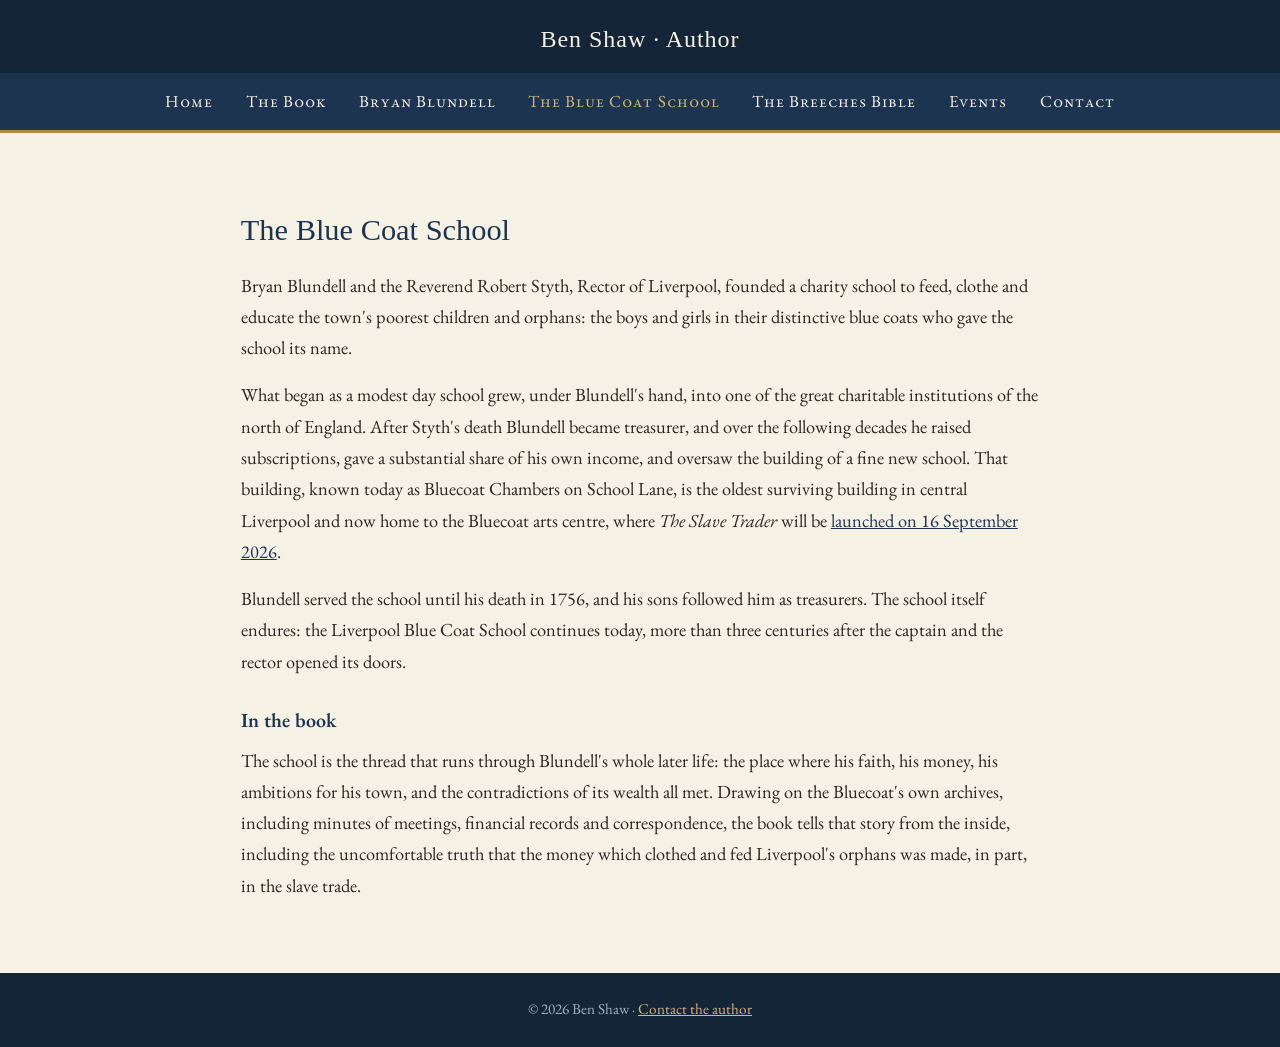
==== blue-coat.html @ 3a25e57f "Add files via upload" ====
<!DOCTYPE html>
<html lang="en">
<head>
<meta charset="UTF-8">
<meta name="viewport" content="width=device-width, initial-scale=1.0">
<title>The Blue Coat School | Ben Shaw, Author</title>
<link rel="stylesheet" href="style.css">
</head>
<body>
<header>
  <div class="site-title"><a href="index.html">Ben Shaw · Author</a></div>
</header>
<nav>
  <a href="index.html">Home</a>
  <a href="the-slave-trader.html">The Book</a>
  <a href="bryan-blundell.html">Bryan Blundell</a>
  <a href="blue-coat.html" class="current">The Blue Coat School</a>
  <a href="breeches-bible.html">The Breeches Bible</a>
  <a href="events.html">Events</a>
  <a href="contact.html">Contact</a>
</nav>

<main>
  <h2>The Blue Coat School</h2>
  <p>Bryan Blundell and the Reverend Robert Styth, Rector of Liverpool, founded a charity school to feed, clothe and educate the town's poorest children and orphans: the boys and girls in their distinctive blue coats who gave the school its name.</p>

  <p>What began as a modest day school grew, under Blundell's hand, into one of the great charitable institutions of the north of England. After Styth's death Blundell became treasurer, and over the following decades he raised subscriptions, gave a substantial share of his own income, and oversaw the building of a fine new school. That building, known today as Bluecoat Chambers on School Lane, is the oldest surviving building in central Liverpool and now home to the Bluecoat arts centre, where <em>The Slave Trader</em> will be <a href="events.html">launched on 16 September 2026</a>.</p>

  <p>Blundell served the school until his death in 1756, and his sons followed him as treasurers. The school itself endures: the Liverpool Blue Coat School continues today, more than three centuries after the captain and the rector opened its doors.</p>

  <h3>In the book</h3>
  <p>The school is the thread that runs through Blundell's whole later life: the place where his faith, his money, his ambitions for his town, and the contradictions of its wealth all met. Drawing on the Bluecoat's own archives, including minutes of meetings, financial records and correspondence, the book tells that story from the inside, including the uncomfortable truth that the money which clothed and fed Liverpool's orphans was made, in part, in the slave trade.</p>
</main>

<footer>
  <p>© 2026 Ben Shaw · <a href="contact.html">Contact the author</a></p>
</footer>
</body>
</html>
---- style.css ----
/* Mr Bulkeley and the Privateer — site styles */
@import url('https://fonts.googleapis.com/css2?family=EB+Garamond:ital,wght@0,400;0,500;0,600;1,400&family=IM+Fell+English:ital@0;1&display=swap');

:root {
  --ink: #2b2620;
  --parchment: #f6f1e5;
  --parchment-dark: #ece3d0;
  --navy: #1d3450;
  --navy-deep: #142538;
  --gold: #b08d3e;
  --gold-light: #d4b878;
  --rule: #c9bda3;
}

* { margin: 0; padding: 0; box-sizing: border-box; }

body {
  font-family: 'EB Garamond', Georgia, serif;
  background: var(--parchment);
  color: var(--ink);
  font-size: 1.15rem;
  line-height: 1.7;
}

/* Header & navigation */
header {
  background: var(--navy-deep);
  color: var(--parchment);
  text-align: center;
  padding: 1.2rem 1rem 0.8rem;
}
header .site-title {
  font-family: 'IM Fell English', serif;
  font-size: 1.5rem;
  letter-spacing: 0.04em;
}
header .site-title a { color: var(--parchment); text-decoration: none; }
nav {
  background: var(--navy);
  text-align: center;
  padding: 0.5rem 0;
  border-bottom: 3px solid var(--gold);
}
nav a {
  color: var(--parchment);
  text-decoration: none;
  padding: 0.4rem 0.9rem;
  display: inline-block;
  font-variant: small-caps;
  letter-spacing: 0.06em;
  font-size: 1.05rem;
}
nav a:hover, nav a.current { color: var(--gold-light); }

/* Hero (home page) */
.hero {
  background: linear-gradient(rgba(20,37,56,0.85), rgba(20,37,56,0.92)),
    var(--navy-deep);
  color: var(--parchment);
  text-align: center;
  padding: 4.5rem 1.5rem;
}
.hero h1 {
  font-family: 'IM Fell English', serif;
  font-size: clamp(2.2rem, 6vw, 3.6rem);
  font-weight: 400;
  line-height: 1.15;
  margin-bottom: 0.6rem;
}
.hero .subtitle {
  font-style: italic;
  font-size: 1.35rem;
  color: var(--gold-light);
  max-width: 40em;
  margin: 0 auto 1.5rem;
}
.hero .coming-soon {
  display: inline-block;
  border: 1px solid var(--gold);
  color: var(--gold-light);
  padding: 0.35rem 1.4rem;
  font-variant: small-caps;
  letter-spacing: 0.12em;
  margin-top: 1rem;
}

/* Main content */
main {
  max-width: 46em;
  margin: 0 auto;
  padding: 2.5rem 1.5rem 3.5rem;
}
h2 {
  font-family: 'IM Fell English', serif;
  font-weight: 400;
  font-size: 1.9rem;
  color: var(--navy);
  margin: 2rem 0 0.8rem;
}
h3 {
  font-weight: 600;
  font-size: 1.25rem;
  color: var(--navy);
  margin: 1.6rem 0 0.5rem;
}
main p { margin-bottom: 1rem; }
main a { color: var(--navy); }

blockquote {
  border-left: 3px solid var(--gold);
  background: var(--parchment-dark);
  padding: 1rem 1.4rem;
  margin: 1.5rem 0;
  font-style: italic;
}
blockquote cite { display: block; font-style: normal; font-size: 0.95rem; margin-top: 0.5rem; color: #6b5f49; }

hr.flourish {
  border: none;
  text-align: center;
  margin: 2.5rem auto;
}
hr.flourish::after {
  content: "⚓ ✦ ⚓";
  color: var(--gold);
  letter-spacing: 1em;
  font-size: 0.9rem;
}

/* Character cards */
.cast-entry {
  background: var(--parchment-dark);
  border: 1px solid var(--rule);
  border-radius: 4px;
  padding: 1rem 1.3rem;
  margin-bottom: 1rem;
}
.cast-entry .name { font-weight: 600; color: var(--navy); font-size: 1.2rem; }
.cast-entry .role { font-style: italic; color: #6b5f49; }
.cast-entry .view { margin-top: 0.4rem; }
.cast-entry .view::before { content: "Mr Bulkeley's view: "; font-variant: small-caps; color: var(--gold); font-style: normal; }

/* Two-column feature blocks (home) */
.features {
  display: grid;
  grid-template-columns: repeat(auto-fit, minmax(240px, 1fr));
  gap: 1.2rem;
  margin: 2rem 0;
}
.feature {
  background: var(--parchment-dark);
  border-top: 3px solid var(--gold);
  padding: 1.2rem 1.3rem;
}
.feature h3 { margin-top: 0; }
.feature a { font-variant: small-caps; letter-spacing: 0.05em; }

/* Book display */
.book-block {
  display: flex;
  gap: 2rem;
  align-items: flex-start;
  flex-wrap: wrap;
  margin: 2rem 0;
}
.book-block img {
  width: 240px;
  max-width: 100%;
  border: 1px solid var(--rule);
  box-shadow: 0 4px 14px rgba(43,38,32,0.25);
}
.book-block .book-text { flex: 1; min-width: 260px; }
.buy-button {
  display: inline-block;
  background: var(--navy);
  color: var(--parchment);
  text-decoration: none;
  padding: 0.6rem 1.6rem;
  font-variant: small-caps;
  letter-spacing: 0.08em;
  font-size: 1.1rem;
  border: 1px solid var(--gold);
  margin-top: 0.8rem;
}
.buy-button:hover { background: var(--navy-deep); color: var(--gold-light); }
.book-details {
  font-size: 1rem;
  color: #6b5f49;
  margin-top: 1rem;
}

/* Events */
.event {
  background: var(--parchment-dark);
  border-left: 3px solid var(--gold);
  padding: 1.1rem 1.4rem;
  margin-bottom: 1.2rem;
}
.event .event-date {
  font-variant: small-caps;
  letter-spacing: 0.06em;
  color: var(--gold);
  font-weight: 600;
}
.event .event-venue { font-weight: 600; color: var(--navy); font-size: 1.2rem; }
.event p { margin: 0.4rem 0 0; }

/* Footer */
footer {
  background: var(--navy-deep);
  color: #9fb0c4;
  text-align: center;
  padding: 1.5rem 1rem;
  font-size: 0.95rem;
}
footer a { color: var(--gold-light); }
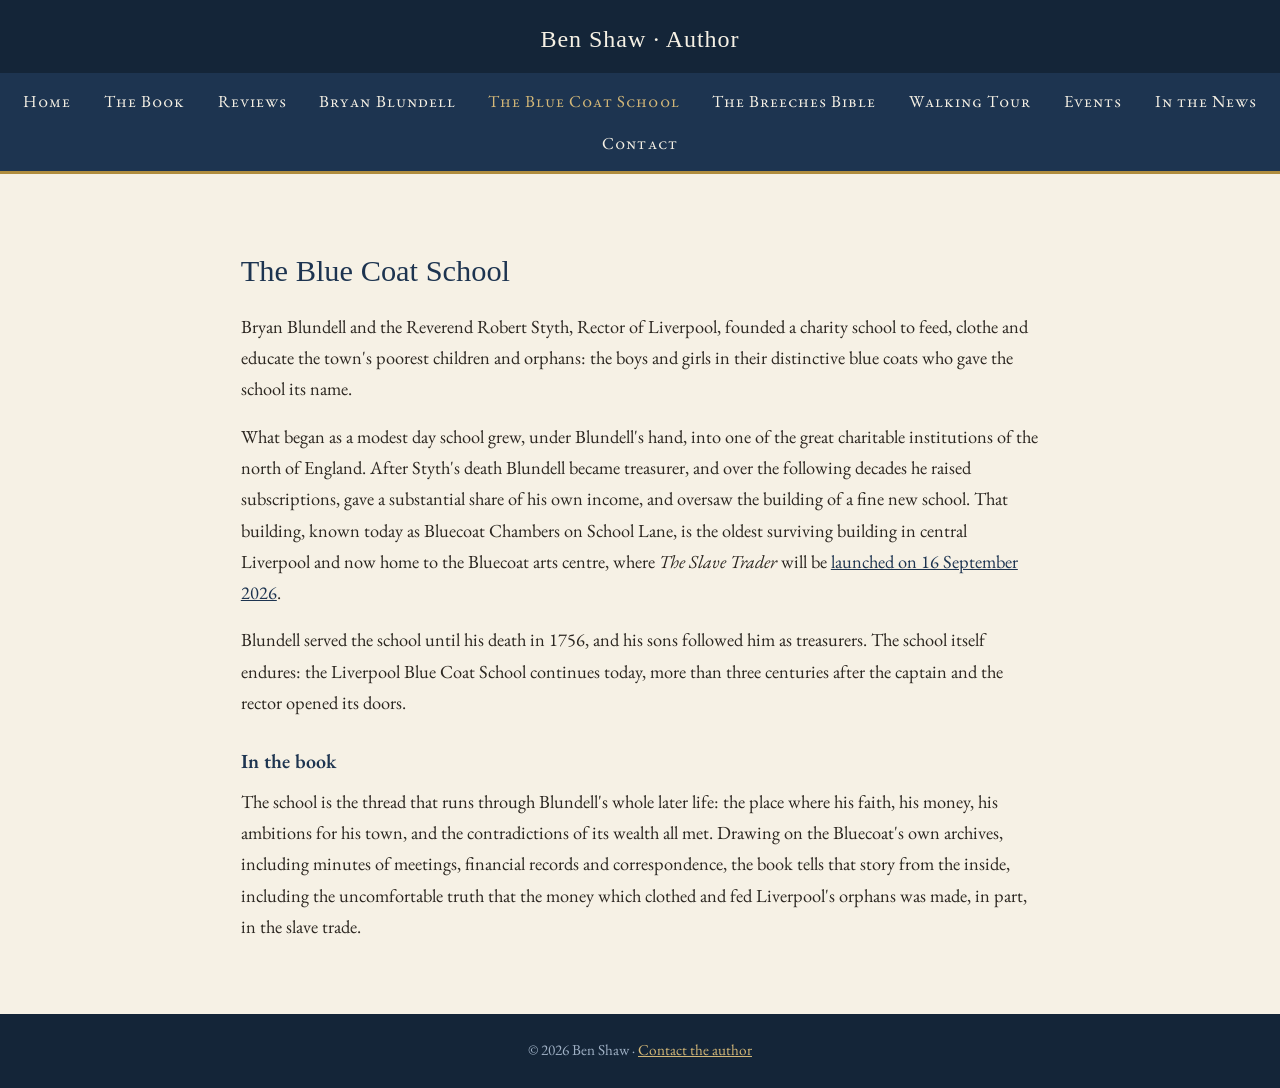
==== commit cf0fc0cf: "Add navigation links for reviews and walking tour" ====
--- a/blue-coat.html
+++ b/blue-coat.html
@@ -13,10 +13,13 @@
 <nav>
   <a href="index.html">Home</a>
   <a href="the-slave-trader.html">The Book</a>
+  <a href="reviews.html">Reviews</a>
   <a href="bryan-blundell.html">Bryan Blundell</a>
   <a href="blue-coat.html" class="current">The Blue Coat School</a>
   <a href="breeches-bible.html">The Breeches Bible</a>
+  <a href="walking-tour.html">Walking Tour</a>
   <a href="events.html">Events</a>
+  <a href="in-the-news.html">In the News</a>
   <a href="contact.html">Contact</a>
 </nav>
 
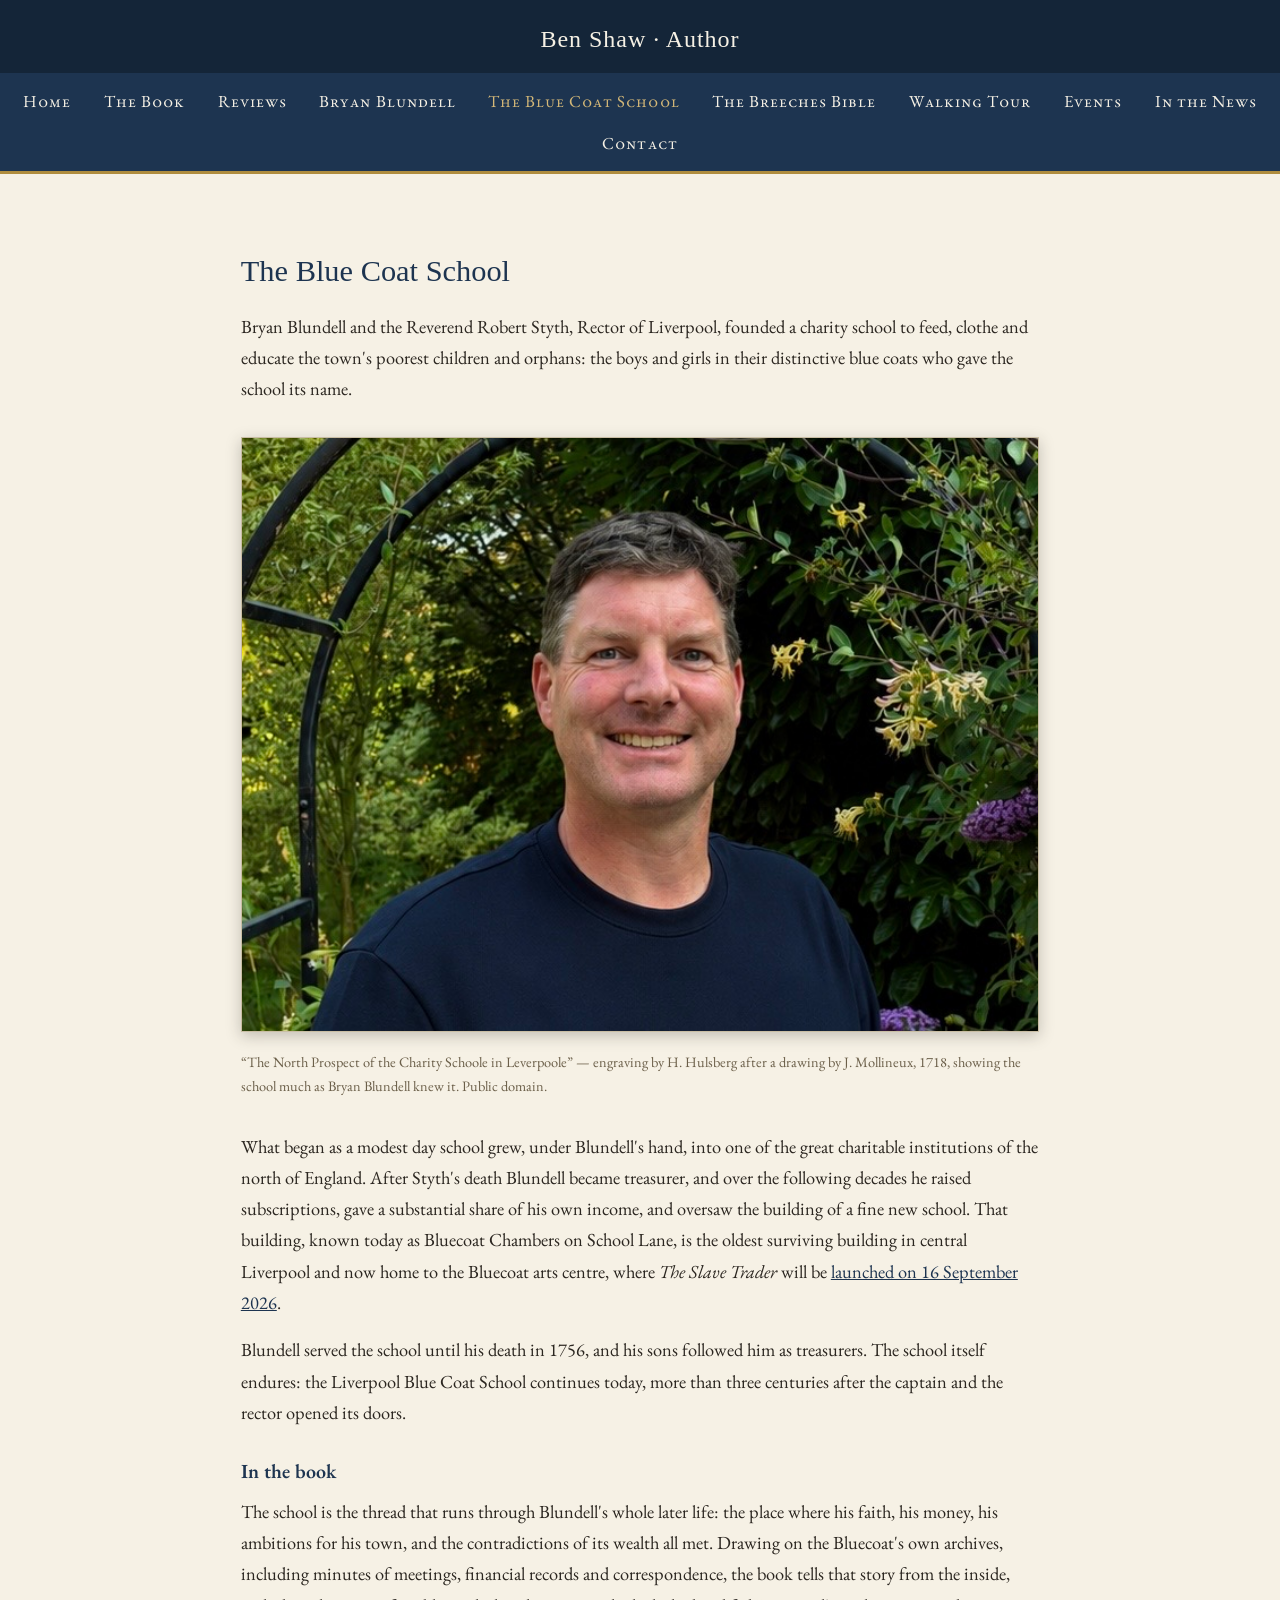
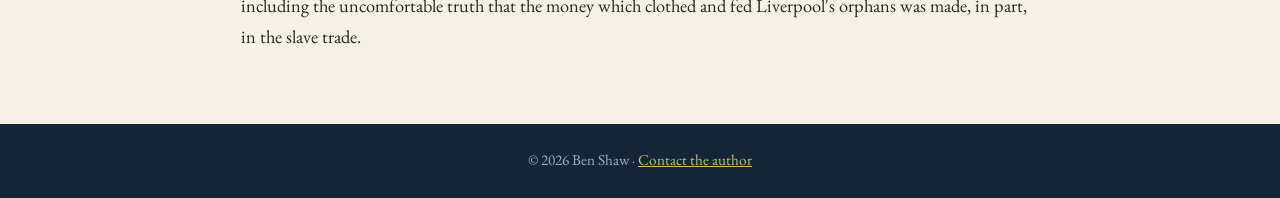
==== commit 2776ee60: "Insert image of Blue Coat School's historical engraving Added an image and caption related to the Bl" ====
--- a/blue-coat.html
+++ b/blue-coat.html
@@ -27,6 +27,13 @@
   <h2>The Blue Coat School</h2>
   <p>Bryan Blundell and the Reverend Robert Styth, Rector of Liverpool, founded a charity school to feed, clothe and educate the town's poorest children and orphans: the boys and girls in their distinctive blue coats who gave the school its name.</p>
 
+  <div class="image-row">
+    <figure>
+      <img src="images/blue-coat-hospital-1718.png" alt="The North Prospect of the Charity Schoole in Leverpoole, an engraving of 1718">
+      <figcaption>&ldquo;The North Prospect of the Charity Schoole in Leverpoole&rdquo; — engraving by H. Hulsberg after a drawing by J. Mollineux, 1718, showing the school much as Bryan Blundell knew it. Public domain.</figcaption>
+    </figure>
+  </div>
+
   <p>What began as a modest day school grew, under Blundell's hand, into one of the great charitable institutions of the north of England. After Styth's death Blundell became treasurer, and over the following decades he raised subscriptions, gave a substantial share of his own income, and oversaw the building of a fine new school. That building, known today as Bluecoat Chambers on School Lane, is the oldest surviving building in central Liverpool and now home to the Bluecoat arts centre, where <em>The Slave Trader</em> will be <a href="events.html">launched on 16 September 2026</a>.</p>
 
   <p>Blundell served the school until his death in 1756, and his sons followed him as treasurers. The school itself endures: the Liverpool Blue Coat School continues today, more than three centuries after the captain and the rector opened its doors.</p>
--- a/style.css
+++ b/style.css
@@ -214,3 +214,59 @@
   font-size: 0.95rem;
 }
 footer a { color: var(--gold-light); }
+
+/* Image rows (figures with captions) */
+.image-row {
+  display: flex;
+  flex-wrap: wrap;
+  gap: 1.5rem;
+  margin: 2rem 0;
+}
+.image-row figure {
+  flex: 1 1 240px;
+  margin: 0;
+}
+.image-row img {
+  width: 100%;
+  height: auto;
+  border: 1px solid var(--rule);
+  box-shadow: 0 4px 14px rgba(43,38,32,0.25);
+}
+.image-row figcaption {
+  font-size: 0.9rem;
+  color: #6b5f49;
+  margin-top: 0.5rem;
+}
+
+/* Single portrait figure with credit */
+.portrait {
+  float: right;
+  max-width: 300px;
+  margin: 0.5rem 0 1.5rem 2rem;
+}
+.portrait img {
+  width: 100%;
+  height: auto;
+  border: 1px solid var(--rule);
+  box-shadow: 0 4px 14px rgba(43,38,32,0.25);
+}
+.portrait figcaption {
+  font-size: 0.9rem;
+  color: #6b5f49;
+  margin-top: 0.5rem;
+}
+@media (max-width: 700px) {
+  .portrait {
+    float: none;
+    max-width: 100%;
+    margin: 1.5rem 0;
+  }
+}
+
+/* Download button rows */
+.downloads {
+  display: flex;
+  flex-wrap: wrap;
+  gap: 1rem;
+  margin-top: 1rem;
+}
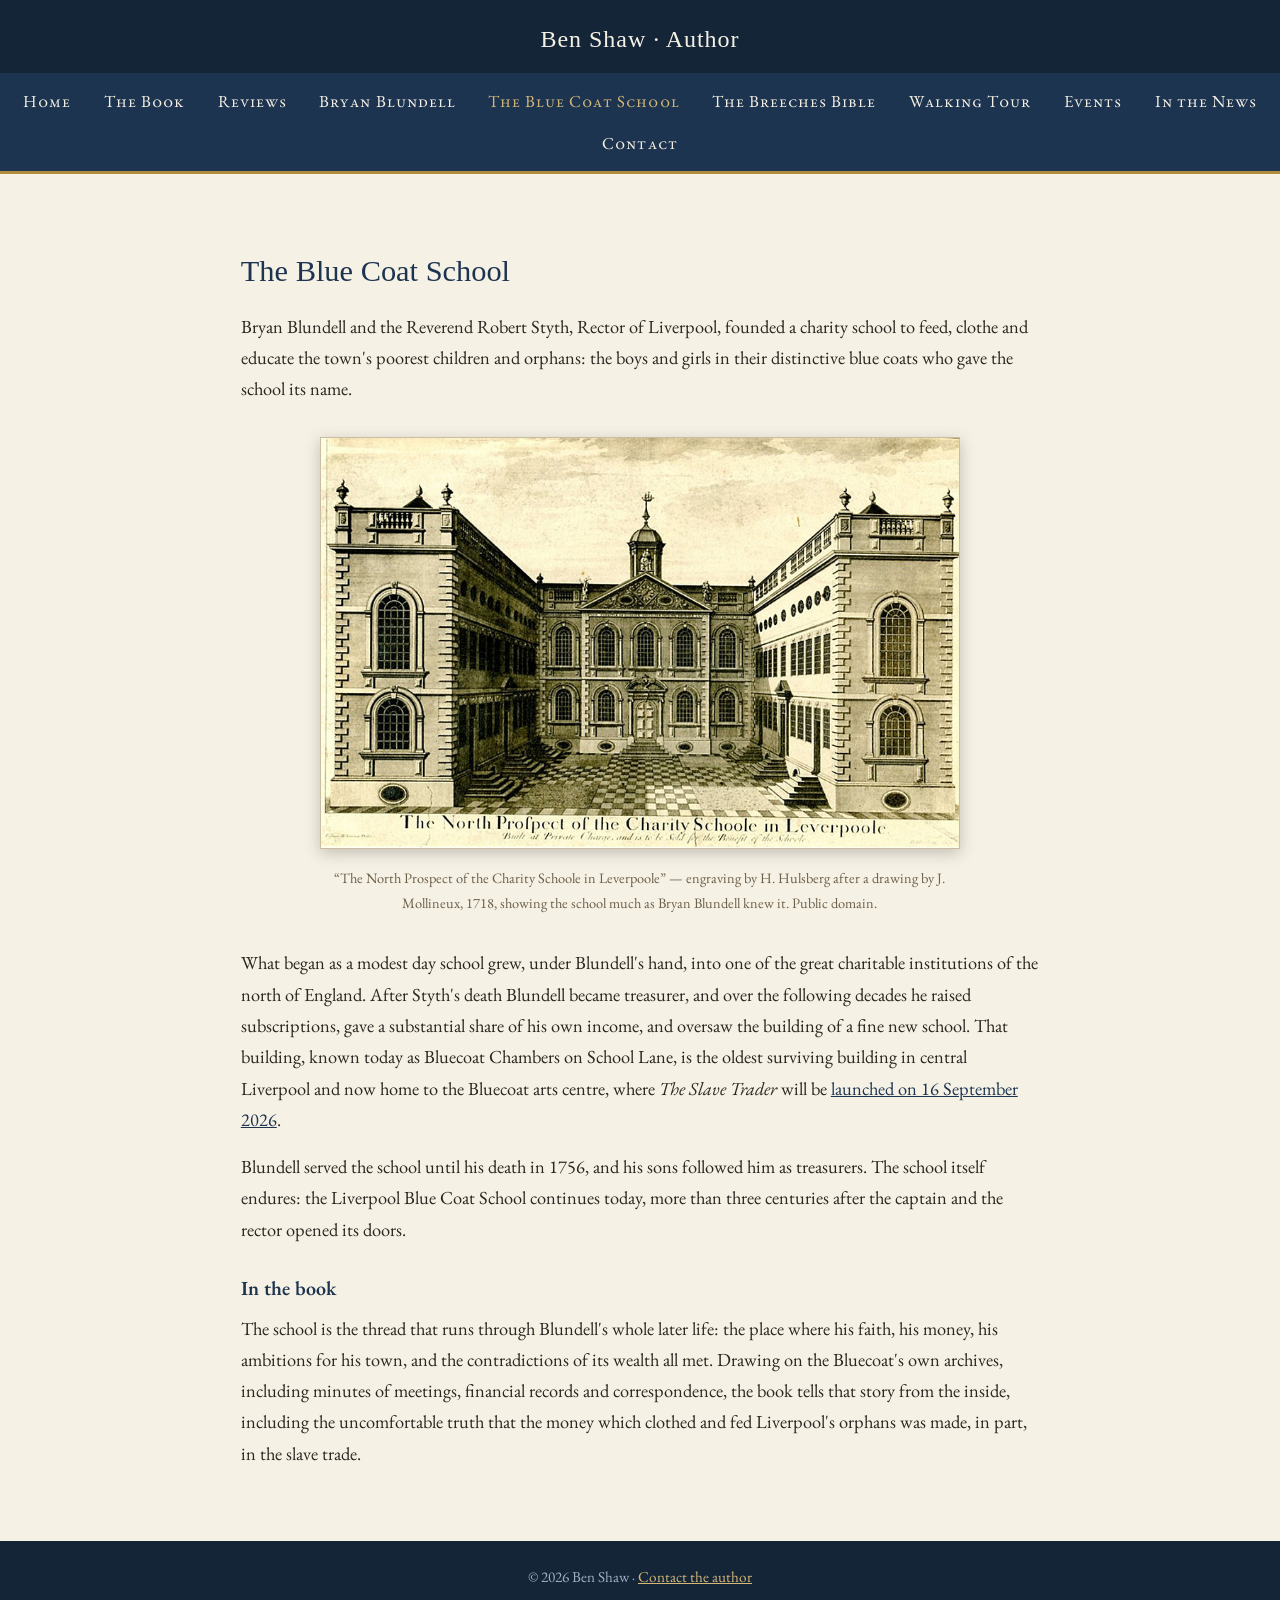
==== commit b35ff939: "Refactor image display for Blue Coat School Updated the image section to use a single figure element" ====
--- a/blue-coat.html
+++ b/blue-coat.html
@@ -27,12 +27,10 @@
   <h2>The Blue Coat School</h2>
   <p>Bryan Blundell and the Reverend Robert Styth, Rector of Liverpool, founded a charity school to feed, clothe and educate the town's poorest children and orphans: the boys and girls in their distinctive blue coats who gave the school its name.</p>
 
-  <div class="image-row">
-    <figure>
-      <img src="images/blue-coat-hospital-1718.png" alt="The North Prospect of the Charity Schoole in Leverpoole, an engraving of 1718">
-      <figcaption>&ldquo;The North Prospect of the Charity Schoole in Leverpoole&rdquo; — engraving by H. Hulsberg after a drawing by J. Mollineux, 1718, showing the school much as Bryan Blundell knew it. Public domain.</figcaption>
-    </figure>
-  </div>
+  <figure class="plate">
+    <img src="images/blue-coat-hospital-1718.png" alt="The North Prospect of the Charity Schoole in Leverpoole, an engraving of 1718">
+    <figcaption>&ldquo;The North Prospect of the Charity Schoole in Leverpoole&rdquo; — engraving by H. Hulsberg after a drawing by J. Mollineux, 1718, showing the school much as Bryan Blundell knew it. Public domain.</figcaption>
+  </figure>
 
   <p>What began as a modest day school grew, under Blundell's hand, into one of the great charitable institutions of the north of England. After Styth's death Blundell became treasurer, and over the following decades he raised subscriptions, gave a substantial share of his own income, and oversaw the building of a fine new school. That building, known today as Bluecoat Chambers on School Lane, is the oldest surviving building in central Liverpool and now home to the Bluecoat arts centre, where <em>The Slave Trader</em> will be <a href="events.html">launched on 16 September 2026</a>.</p>
 
--- a/style.css
+++ b/style.css
@@ -270,3 +270,21 @@
   gap: 1rem;
   margin-top: 1rem;
 }
+
+/* Single wide plate image, centred */
+.plate {
+  max-width: 640px;
+  margin: 2rem auto;
+}
+.plate img {
+  width: 100%;
+  height: auto;
+  border: 1px solid var(--rule);
+  box-shadow: 0 4px 14px rgba(43,38,32,0.25);
+}
+.plate figcaption {
+  font-size: 0.9rem;
+  color: #6b5f49;
+  margin-top: 0.5rem;
+  text-align: center;
+}
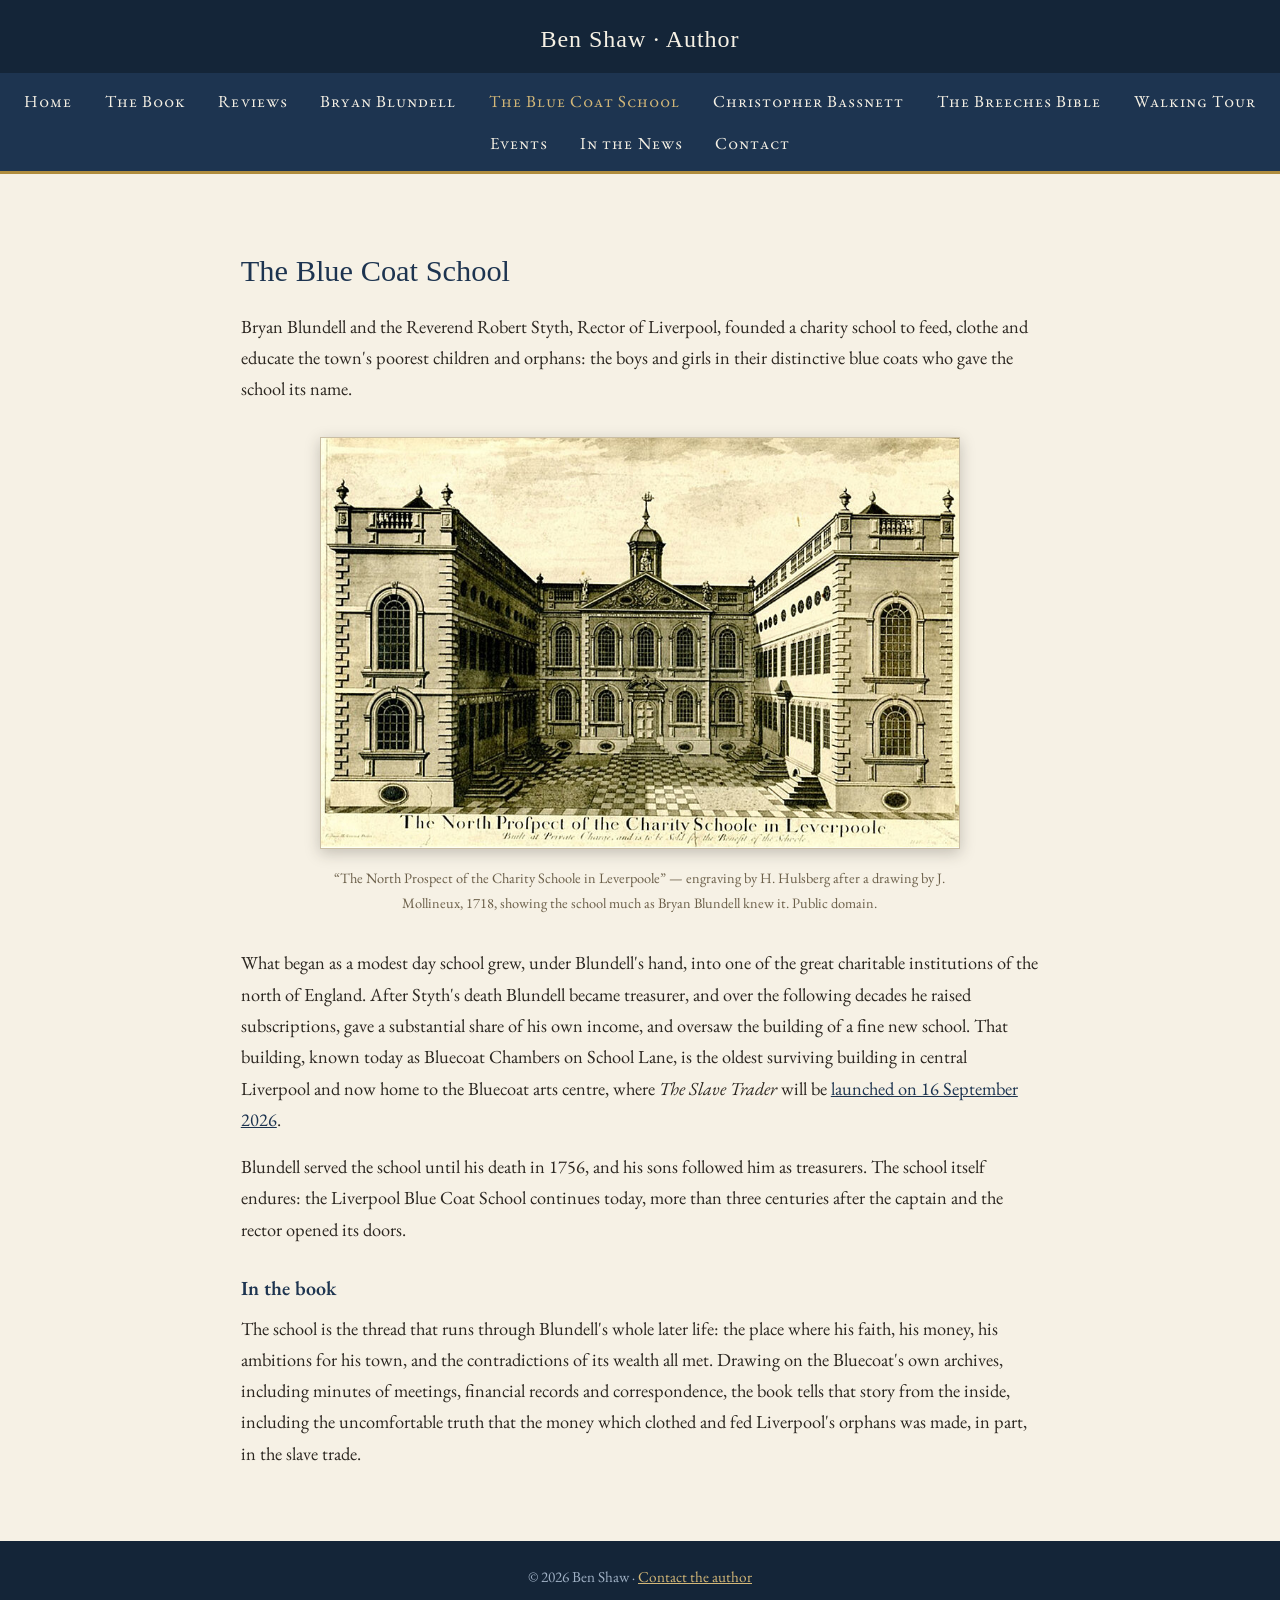
==== commit b9193a60: "Add Christopher Bassnett page and menu link" ====
--- a/blue-coat.html
+++ b/blue-coat.html
@@ -16,6 +16,7 @@
   <a href="reviews.html">Reviews</a>
   <a href="bryan-blundell.html">Bryan Blundell</a>
   <a href="blue-coat.html" class="current">The Blue Coat School</a>
+  <a href="christopher-bassnett.html">Christopher Bassnett</a>
   <a href="breeches-bible.html">The Breeches Bible</a>
   <a href="walking-tour.html">Walking Tour</a>
   <a href="events.html">Events</a>
@@ -43,5 +44,5 @@
 <footer>
   <p>© 2026 Ben Shaw · <a href="contact.html">Contact the author</a></p>
 </footer>
-</body>
+<!-- Cloudflare Web Analytics --><script type='module' src='https://static.cloudflareinsights.com/beacon.min.js' data-cf-beacon='{"token": "50ad4c76dd9146de8ef9f88a80dfe9ea"}'></script><!-- End Cloudflare Web Analytics --></body>
 </html>
--- a/style.css
+++ b/style.css
@@ -204,6 +204,11 @@
 }
 .event .event-venue { font-weight: 600; color: var(--navy); font-size: 1.2rem; }
 .event p { margin: 0.4rem 0 0; }
+.event audio.interview {
+  display: block;
+  width: 100%;
+  margin-top: 0.9rem;
+}
 
 /* Footer */
 footer {
